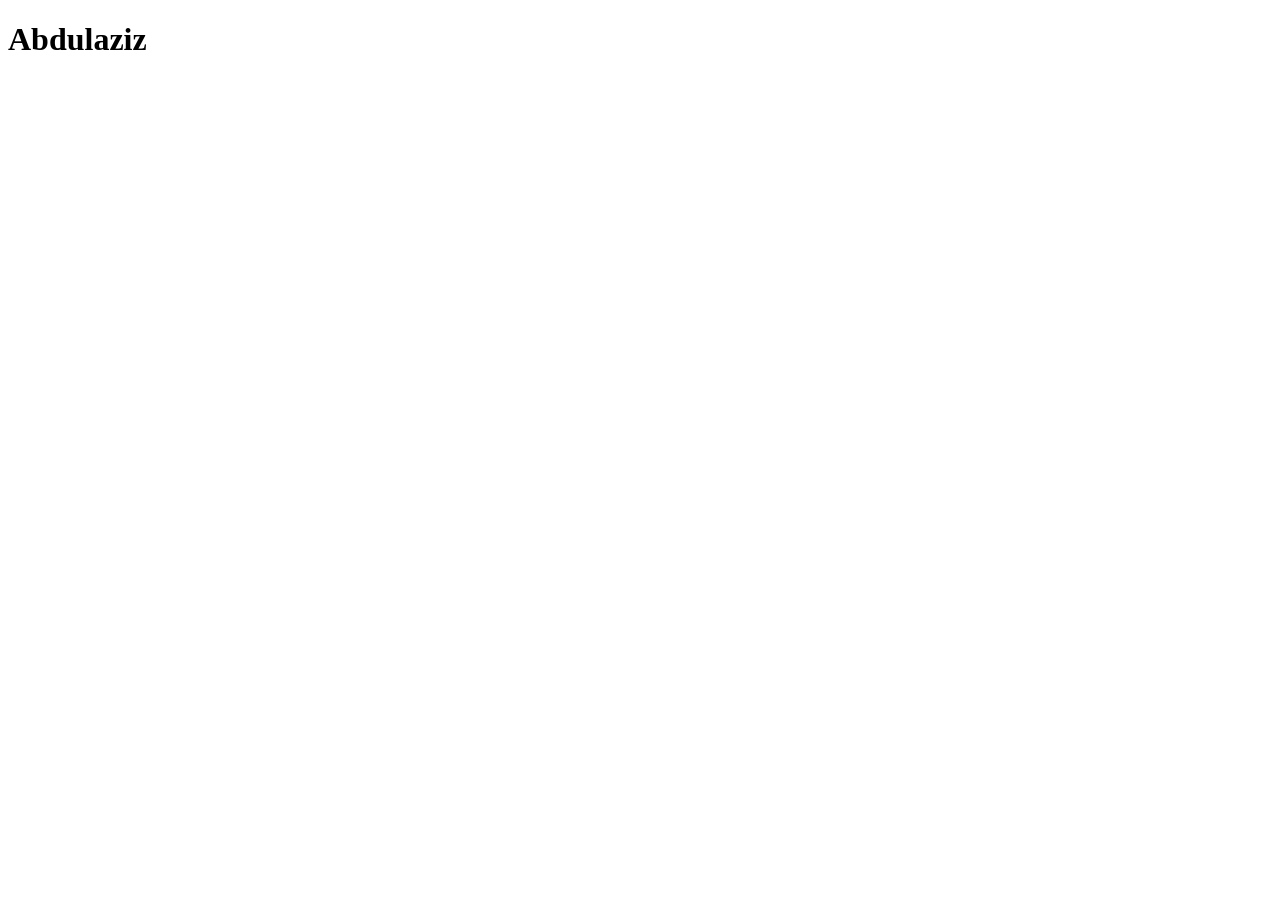
==== index.html @ e2a7cbc2 "Abdulaziz" ====
<!DOCTYPE html>
<html lang="en">
<head>
    <meta charset="UTF-8">
    <meta name="viewport" content="width=device-width, initial-scale=1.0">
    <title>Document</title>
</head>
<body>
    <h1>Abdulaziz</h1>
</body>
</html>
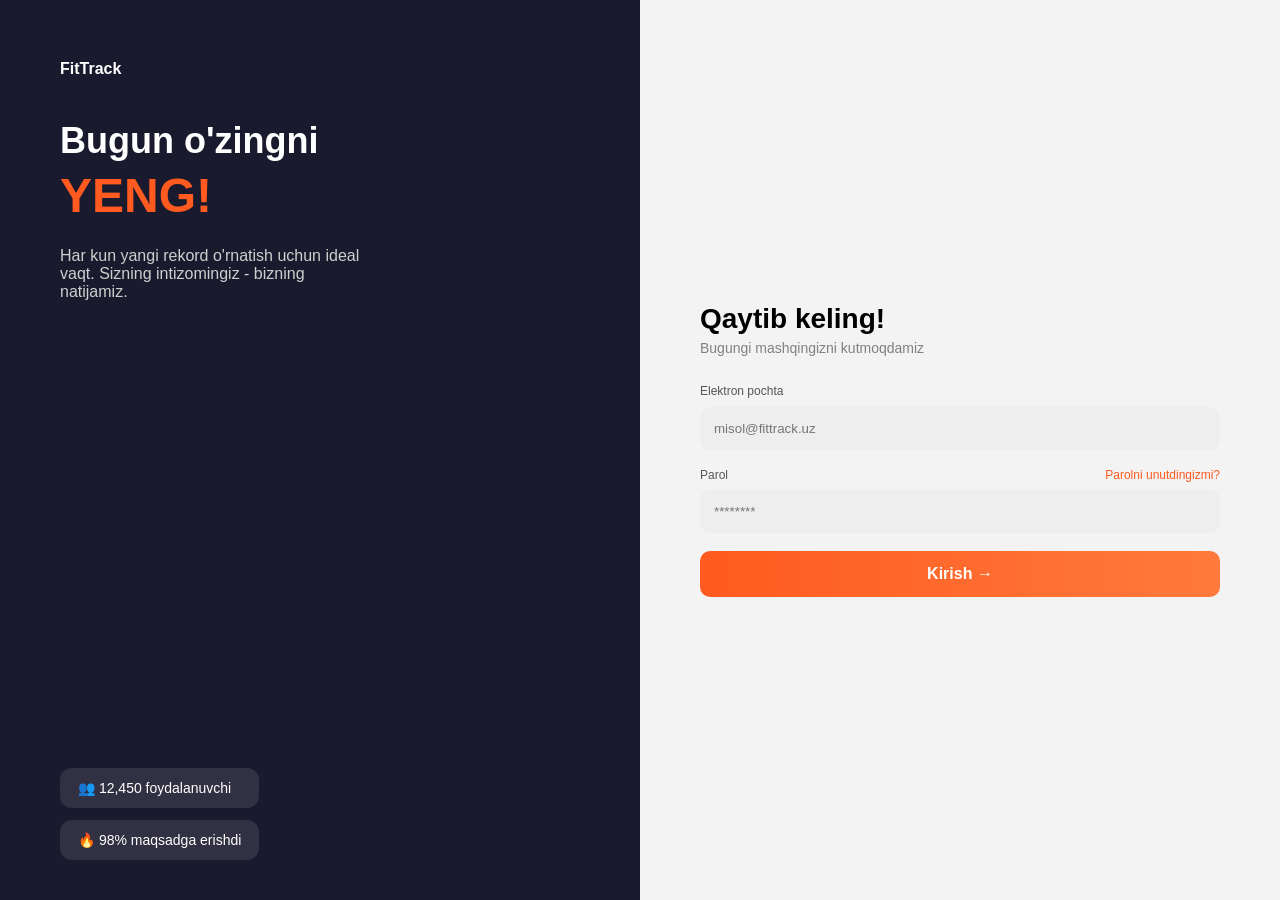
==== commit 9962ded7: "Yangilandi" ====
--- a/index.html
+++ b/index.html
@@ -1,11 +1,51 @@
 <!DOCTYPE html>
-<html lang="en">
+<html lang="uz">
+
 <head>
     <meta charset="UTF-8">
-    <meta name="viewport" content="width=device-width, initial-scale=1.0">
-    <title>Document</title>
+    <title>FItnes</title>
+    <link rel="stylesheet" href="style.css">
 </head>
+
 <body>
-    <h1>Abdulaziz</h1>
+
+    <div class="container">
+        <div class="left">
+            <div class="logo">FitTrack</div>
+            <h1>
+                Bugun o'zingni <br>
+                <span>YENG!</span>
+            </h1>
+
+            <p>
+                Har kun yangi rekord o'rnatish uchun ideal vaqt.
+                Sizning intizomingiz - bizning natijamiz.
+            </p>
+
+            <div class="stats">
+                <div class="card">👥 12,450 foydalanuvchi</div>
+                <div class="card">🔥 98% maqsadga erishdi</div>
+            </div>
+        </div>
+
+        <div class="right">
+            <h2>Qaytib keling!</h2>
+            <p class="sub">Bugungi mashqingizni kutmoqdamiz</p>
+
+            <form>
+                <label>Elektron pochta</label>
+                <input type="email" placeholder="misol@fittrack.uz">
+
+                <div class="row">
+                    <label>Parol</label>
+                    <a href="">Parolni unutdingizmi?</a>
+                </div>
+                <input type="password" placeholder="********">
+
+                <button>Kirish →</button>
+            </form>
+    </div>
+
 </body>
+
 </html>
--- a/style.css
+++ b/style.css
@@ -0,0 +1,147 @@
+* {
+  margin: 0;
+  padding: 0;
+  box-sizing: border-box;
+  font-family: sans-serif;
+}
+
+html,
+body {
+  height: 100%;
+  width: 100%;
+}
+
+body {
+  display: flex;
+  justify-content: center;
+  align-items: center;
+  background: #f3f3f3;
+}
+
+.container {
+  display: flex;
+  width: 100%;
+  height: 100%;
+}
+
+.left {
+  flex: 1;
+  padding: 60px;
+  color: white;
+  background-color: #1A1A2E;
+  position: relative;
+}
+
+.logo {
+  font-weight: bold;
+  margin-bottom: 40px;
+}
+
+.left h1 {
+  font-size: 36px;
+  line-height: 1.3;
+}
+
+.left h1 span {
+  color: #ff5a1f;
+  font-size: 48px;
+  font-weight: bold;
+}
+
+.left p {
+  margin-top: 20px;
+  font-size: 16px;
+  color: #cfcfcf;
+  max-width: 300px;
+}
+
+.stats {
+  position: absolute;
+  bottom: 40px;
+}
+
+.card {
+  background: rgba(255, 255, 255, 0.1);
+  padding: 12px 18px;
+  border-radius: 12px;
+  margin-top: 12px;
+  font-size: 14px;
+}
+
+.right {
+  flex: 1;
+  padding: 60px;
+  display: flex;
+  flex-direction: column;
+  justify-content: center;
+}
+
+.right h2 {
+  margin-bottom: 5px;
+  font-size: 28px;
+}
+
+.sub {
+  color: gray;
+  font-size: 14px;
+  margin-bottom: 25px;
+}
+
+form label {
+  font-size: 12px;
+  color: #555;
+}
+
+form input {
+  width: 100%;
+  padding: 14px;
+  border-radius: 10px;
+  border: none;
+  background: #eee;
+  margin: 8px 0 18px;
+}
+
+.row {
+  display: flex;
+  justify-content: space-between;
+  align-items: center;
+}
+
+.row a {
+  font-size: 12px;
+  color: #ff5a1f;
+  text-decoration: none;
+}
+
+form button {
+  width: 100%;
+  padding: 14px;
+  border: none;
+  border-radius: 10px;
+  background: linear-gradient(to right, #ff5a1f, #ff7a3c);
+  color: white;
+  font-weight: bold;
+  font-size: 16px;
+  cursor: pointer;
+}
+
+.divider {
+  text-align: center;
+  margin: 25px 0;
+  color: gray;
+  font-size: 12px;
+}
+
+.social {
+  display: flex;
+  gap: 12px;
+}
+
+.social button {
+  flex: 1;
+  padding: 12px;
+  border-radius: 10px;
+  border: none;
+  cursor: pointer;
+  font-size: 14px;
+}
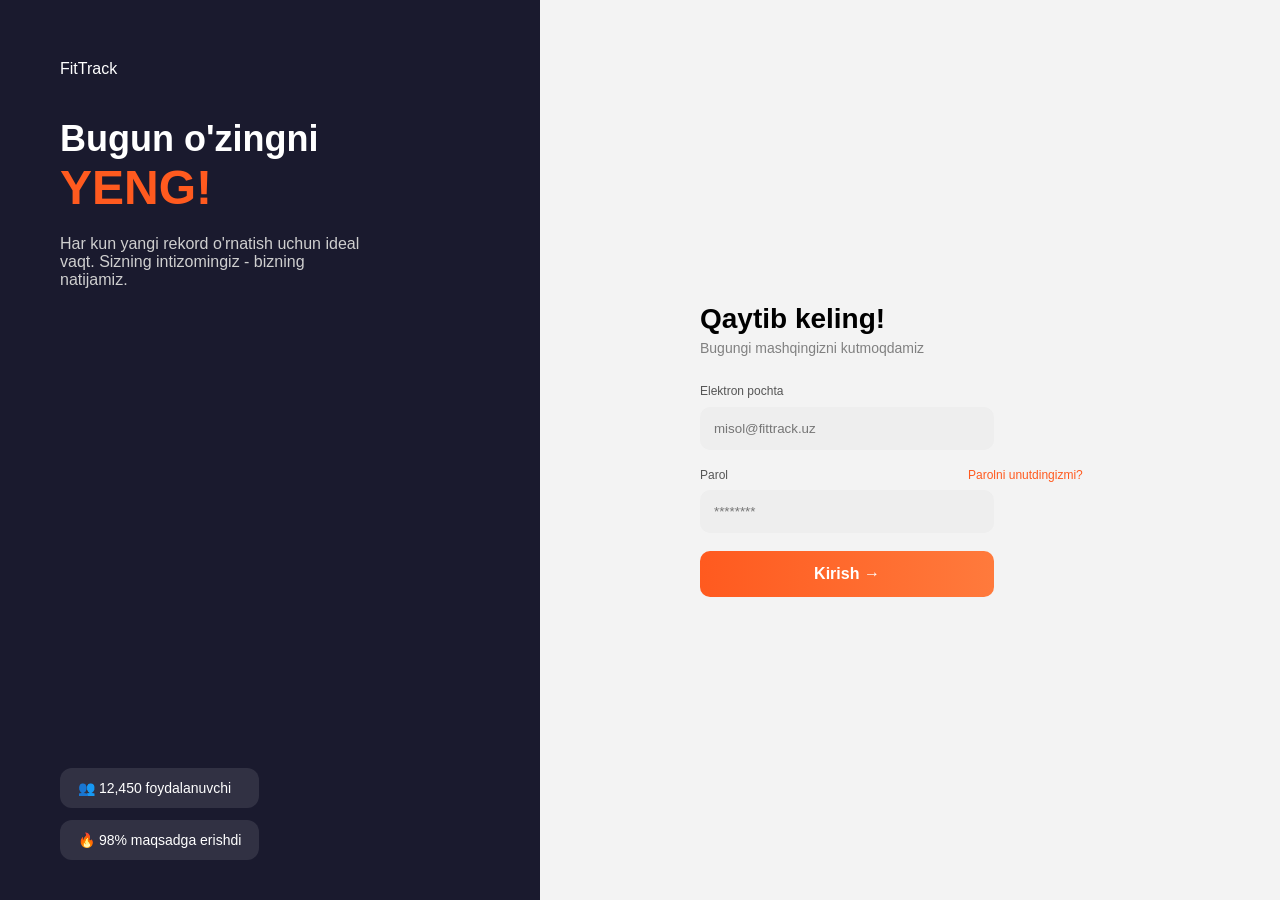
==== commit ef99ae8f: "yangilandi" ====
--- a/index.html
+++ b/index.html
@@ -33,8 +33,10 @@
             <p class="sub">Bugungi mashqingizni kutmoqdamiz</p>
 
             <form>
-                <label>Elektron pochta</label>
-                <input type="email" placeholder="misol@fittrack.uz">
+               <div class="email">
+                 <label>Elektron pochta</label>
+               </div>
+               <input type="email" placeholder="misol@fittrack.uz">
 
                 <div class="row">
                     <label>Parol</label>
@@ -46,6 +48,8 @@
             </form>
     </div>
 
+    </div>
+
 </body>
 
 </html>
--- a/style.css
+++ b/style.css
@@ -1,6 +1,5 @@
 * {
   margin: 0;
-  padding: 0;
   box-sizing: border-box;
   font-family: sans-serif;
 }
@@ -22,6 +21,11 @@
   display: flex;
   width: 100%;
   height: 100%;
+  
+}
+
+.container .right{
+  padding: 160px;
 }
 
 .left {
@@ -33,13 +37,12 @@
 }
 
 .logo {
-  font-weight: bold;
   margin-bottom: 40px;
 }
 
 .left h1 {
   font-size: 36px;
-  line-height: 1.3;
+  ;
 }
 
 .left h1 span {
@@ -93,7 +96,7 @@
 }
 
 form input {
-  width: 100%;
+  width: 70%;
   padding: 14px;
   border-radius: 10px;
   border: none;
@@ -101,9 +104,13 @@
   margin: 8px 0 18px;
 }
 
+form .email{
+  flex-direction: column;
+}
+
 .row {
   display: flex;
-  justify-content: space-between;
+  gap: 240px;
   align-items: center;
 }
 
@@ -114,7 +121,7 @@
 }
 
 form button {
-  width: 100%;
+  width: 70%;
   padding: 14px;
   border: none;
   border-radius: 10px;
@@ -144,4 +151,4 @@
   border: none;
   cursor: pointer;
   font-size: 14px;
-}
+}
